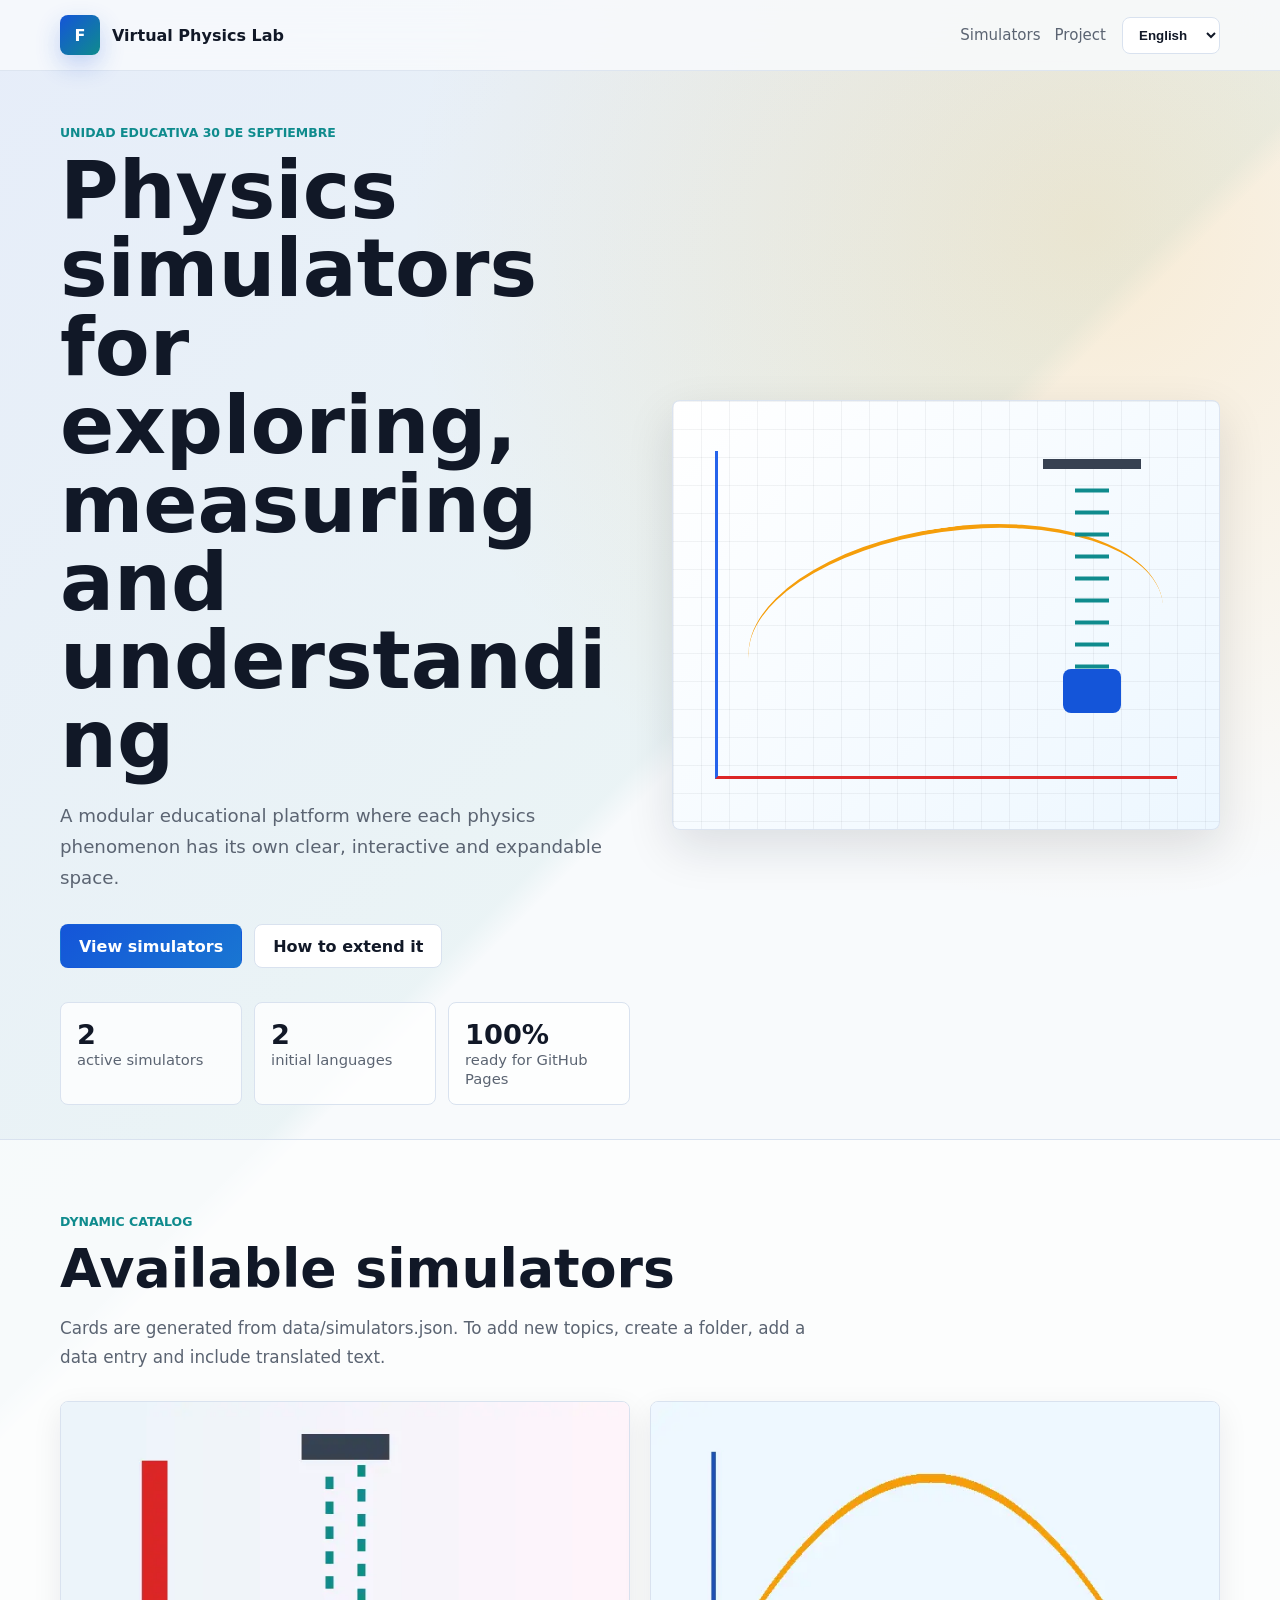
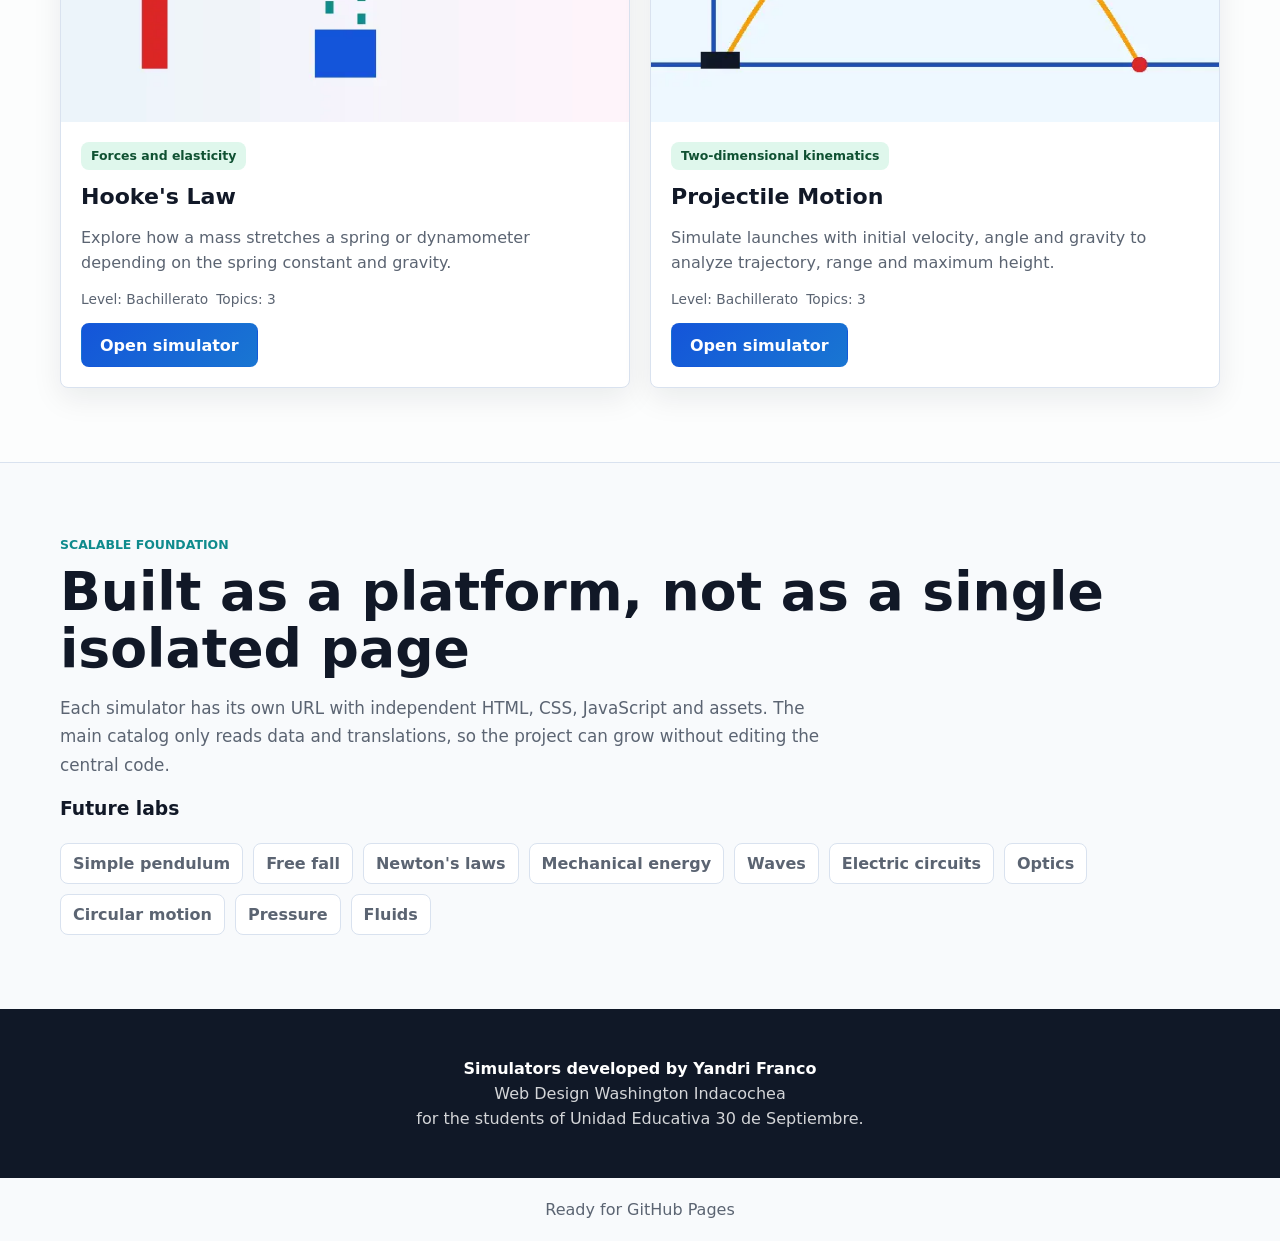
==== index.html @ 9561a38d "feat(pages): implement modular static platform for GitHub Pages - Created dynamic catalog in index.h" ====
<!DOCTYPE html>
<html lang="es">
<head>
  <meta charset="UTF-8">
  <meta name="viewport" content="width=device-width, initial-scale=1.0">
  <meta name="description" content="Plataforma educativa de simuladores de Física.">
  <title>Laboratorio Virtual de Física | Yandri Franco</title>
  <link rel="stylesheet" href="assets/css/main.css">
</head>
<body>
  <header class="site-header">
    <nav class="nav" aria-label="Principal">
      <a class="brand" href="./">
        <span class="brand-mark" aria-hidden="true">F</span>
        <span data-i18n="nav.brand">Laboratorio Virtual de Física</span>
      </a>
      <div class="nav-actions">
        <div class="nav-links">
          <a href="#catalog" data-i18n="nav.catalog">Simuladores</a>
          <a href="#about" data-i18n="nav.about">Proyecto</a>
        </div>
        <label>
          <span class="sr-only" data-i18n="nav.language">Idioma</span>
          <select class="language-select" data-language-select aria-label="Idioma">
            <option value="es">Español</option>
            <option value="en">English</option>
          </select>
        </label>
      </div>
    </nav>
  </header>

  <main>
    <section class="hero">
      <div class="hero-inner hero-grid">
        <div>
          <p class="eyebrow" data-i18n="hero.eyebrow">Unidad Educativa 30 de Septiembre</p>
          <h1 data-i18n="hero.title">Simuladores de Física para explorar, medir y comprender</h1>
          <p class="hero-copy" data-i18n="hero.subtitle">Una plataforma educativa modular creada para que cada fenómeno físico tenga su propio espacio interactivo, claro y listo para crecer.</p>
          <div class="hero-actions">
            <a class="button primary" href="#catalog" data-i18n="hero.primaryCta">Ver simuladores</a>
            <a class="button" href="#about" data-i18n="hero.secondaryCta">Cómo ampliar la plataforma</a>
          </div>
          <div class="stats" aria-label="Resumen">
            <div class="stat"><strong>2</strong><span data-i18n="stats.simulators">simuladores activos</span></div>
            <div class="stat"><strong>2</strong><span data-i18n="stats.languages">idiomas iniciales</span></div>
            <div class="stat"><strong>100%</strong><span data-i18n="stats.static">publicable en GitHub Pages</span></div>
          </div>
        </div>
        <div class="hero-visual" aria-hidden="true">
          <div class="trajectory"></div>
          <div class="spring-demo"><span></span><strong></strong></div>
        </div>
      </div>
    </section>

    <section class="section alt" id="catalog">
      <div class="section-inner">
        <p class="eyebrow" data-i18n="catalog.eyebrow">Catálogo dinámico</p>
        <h2 data-i18n="catalog.title">Simuladores disponibles</h2>
        <p class="section-lead" data-i18n="catalog.description">Las tarjetas se generan desde data/simulators.json.</p>
        <div class="catalog-grid" data-catalog></div>
      </div>
    </section>

    <section class="section" id="about">
      <div class="section-inner">
        <p class="eyebrow" data-i18n="about.eyebrow">Base escalable</p>
        <h2 data-i18n="about.title">Diseñada como una plataforma, no como una página aislada</h2>
        <p class="section-lead" data-i18n="about.body">Cada simulador vive en su propia URL.</p>
        <h3 data-i18n="future.title">Próximos laboratorios</h3>
        <div class="future-list" data-future-list></div>
      </div>
    </section>
  </main>

  <section class="credits" aria-label="Créditos">
    <p><strong data-i18n="credits.line1">Simuladores desarrollados por Yandri Franco</strong></p>
    <p data-i18n="credits.line2">Diseño Web Washington Indacochea</p>
    <p data-i18n="credits.line3">para los estudiantes de la Unidad Educativa 30 de Septiembre.</p>
  </section>

  <footer class="site-footer">
    <span data-i18n="footer.repo">Proyecto listo para GitHub Pages</span>
  </footer>

  <script src="assets/js/i18n.js"></script>
  <script src="assets/js/main.js"></script>
</body>
</html>
---- assets/css/main.css ----
:root {
  color-scheme: light;
  --ink: #111827;
  --muted: #5b6472;
  --line: #d9e2ef;
  --panel: #ffffff;
  --soft: #f4f7fb;
  --brand: #1455d9;
  --brand-2: #0f8b8d;
  --accent: #f59e0b;
  --shadow: 0 18px 48px rgba(16, 24, 40, 0.12);
  font-family: Inter, ui-sans-serif, system-ui, -apple-system, BlinkMacSystemFont, "Segoe UI", sans-serif;
}

* { box-sizing: border-box; }
html { scroll-behavior: smooth; }
body {
  margin: 0;
  color: var(--ink);
  background:
    linear-gradient(135deg, rgba(20, 85, 217, 0.08), rgba(15, 139, 141, 0.06) 34%, transparent 35%),
    radial-gradient(circle at 85% 8%, rgba(245, 158, 11, 0.16), transparent 24%),
    #f8fafc;
}

a { color: inherit; text-decoration: none; }
img { display: block; max-width: 100%; }
.sr-only {
  position: absolute;
  width: 1px;
  height: 1px;
  padding: 0;
  margin: -1px;
  overflow: hidden;
  clip: rect(0, 0, 0, 0);
  white-space: nowrap;
  border: 0;
}

.site-header {
  position: sticky;
  top: 0;
  z-index: 10;
  border-bottom: 1px solid rgba(217, 226, 239, 0.86);
  background: rgba(248, 250, 252, 0.88);
  backdrop-filter: blur(18px);
}

.nav {
  width: min(1160px, calc(100% - 32px));
  margin: 0 auto;
  min-height: 70px;
  display: flex;
  align-items: center;
  justify-content: space-between;
  gap: 18px;
}

.brand {
  display: flex;
  align-items: center;
  gap: 12px;
  font-weight: 800;
}

.brand-mark {
  width: 40px;
  height: 40px;
  border-radius: 8px;
  display: grid;
  place-items: center;
  color: white;
  background: linear-gradient(135deg, var(--brand), var(--brand-2));
  box-shadow: 0 10px 24px rgba(20, 85, 217, 0.24);
}

.nav-actions {
  display: flex;
  align-items: center;
  gap: 16px;
}

.nav-links {
  display: flex;
  align-items: center;
  gap: 14px;
  color: var(--muted);
  font-size: 0.94rem;
}

.language-select {
  border: 1px solid var(--line);
  background: white;
  color: var(--ink);
  border-radius: 8px;
  padding: 9px 12px;
  font-weight: 700;
}

.hero {
  min-height: calc(100vh - 70px);
  display: grid;
  align-items: center;
  padding: 54px 0 34px;
}

.hero-inner,
.section-inner {
  width: min(1160px, calc(100% - 32px));
  margin: 0 auto;
}

.hero-grid {
  display: grid;
  grid-template-columns: minmax(0, 1.02fr) minmax(340px, 0.98fr);
  gap: 42px;
  align-items: center;
}

.eyebrow {
  margin: 0 0 12px;
  color: var(--brand-2);
  font-size: 0.78rem;
  font-weight: 900;
  letter-spacing: 0;
  text-transform: uppercase;
}

h1,
h2,
h3,
p { overflow-wrap: anywhere; }

h1 {
  margin: 0;
  max-width: 780px;
  font-size: clamp(2.45rem, 7vw, 5rem);
  line-height: 0.98;
  letter-spacing: 0;
}

.hero-copy {
  margin: 22px 0 0;
  max-width: 660px;
  color: var(--muted);
  font-size: 1.14rem;
  line-height: 1.7;
}

.hero-actions {
  margin-top: 30px;
  display: flex;
  flex-wrap: wrap;
  gap: 12px;
}

.button {
  display: inline-flex;
  align-items: center;
  justify-content: center;
  gap: 10px;
  min-height: 44px;
  border-radius: 8px;
  padding: 0 18px;
  border: 1px solid var(--line);
  background: white;
  color: var(--ink);
  font-weight: 800;
  transition: transform 180ms ease, box-shadow 180ms ease, border-color 180ms ease;
}

.button:hover {
  transform: translateY(-2px);
  box-shadow: 0 12px 28px rgba(16, 24, 40, 0.12);
  border-color: rgba(20, 85, 217, 0.35);
}

.button.primary {
  color: white;
  border-color: transparent;
  background: linear-gradient(135deg, var(--brand), #1976d2);
}

.hero-visual {
  min-height: 430px;
  border: 1px solid rgba(217, 226, 239, 0.9);
  border-radius: 8px;
  background:
    linear-gradient(rgba(17, 24, 39, 0.05) 1px, transparent 1px),
    linear-gradient(90deg, rgba(17, 24, 39, 0.05) 1px, transparent 1px),
    linear-gradient(135deg, #ffffff, #edf7ff);
  background-size: 28px 28px, 28px 28px, cover;
  box-shadow: var(--shadow);
  position: relative;
  overflow: hidden;
}

.hero-visual::before {
  content: "";
  position: absolute;
  inset: 50px 42px;
  border-left: 3px solid #2563eb;
  border-bottom: 3px solid #dc2626;
}

.trajectory {
  position: absolute;
  left: 74px;
  right: 54px;
  bottom: 92px;
  height: 210px;
  border-top: 4px solid transparent;
  border-radius: 50% 50% 0 0;
  border-color: var(--accent);
  transform: rotate(-8deg);
}

.spring-demo {
  position: absolute;
  top: 58px;
  right: 78px;
  width: 98px;
  height: 260px;
  border-top: 10px solid #374151;
}

.spring-demo span {
  display: block;
  width: 34px;
  height: 190px;
  margin: 10px auto 0;
  background: repeating-linear-gradient(180deg, transparent 0 9px, #0f8b8d 10px 13px, transparent 14px 22px);
}

.spring-demo strong {
  display: block;
  width: 58px;
  height: 44px;
  margin: 0 auto;
  border-radius: 8px;
  background: #1455d9;
}

.stats {
  display: grid;
  grid-template-columns: repeat(3, minmax(0, 1fr));
  gap: 12px;
  margin-top: 34px;
}

.stat {
  border: 1px solid var(--line);
  border-radius: 8px;
  background: rgba(255, 255, 255, 0.76);
  padding: 16px;
}

.stat strong {
  display: block;
  font-size: 1.7rem;
}

.stat span {
  color: var(--muted);
  font-size: 0.92rem;
}

.section {
  padding: 74px 0;
}

.section.alt {
  background: rgba(255, 255, 255, 0.62);
  border-top: 1px solid var(--line);
  border-bottom: 1px solid var(--line);
}

.section h2 {
  margin: 0;
  font-size: clamp(2rem, 5vw, 3.35rem);
  line-height: 1.05;
  letter-spacing: 0;
}

.section-lead {
  max-width: 760px;
  color: var(--muted);
  line-height: 1.7;
  font-size: 1.05rem;
}

.catalog-grid {
  display: grid;
  grid-template-columns: repeat(auto-fit, minmax(280px, 1fr));
  gap: 20px;
  margin-top: 30px;
}

.sim-card {
  border: 1px solid var(--line);
  border-radius: 8px;
  background: var(--panel);
  overflow: hidden;
  box-shadow: 0 10px 30px rgba(16, 24, 40, 0.08);
  transition: transform 180ms ease, box-shadow 180ms ease;
}

.sim-card:hover {
  transform: translateY(-4px);
  box-shadow: var(--shadow);
}

.sim-thumb {
  aspect-ratio: 16 / 9;
  background: #e8eef7;
  object-fit: cover;
  width: 100%;
}

.sim-card-body {
  padding: 20px;
}

.badge {
  display: inline-flex;
  align-items: center;
  min-height: 28px;
  border-radius: 8px;
  padding: 0 10px;
  color: #0f5132;
  background: #dff7ec;
  font-weight: 800;
  font-size: 0.78rem;
}

.sim-card h3 {
  margin: 14px 0 8px;
  font-size: 1.38rem;
}

.sim-card p {
  color: var(--muted);
  line-height: 1.58;
}

.meta-row {
  display: flex;
  flex-wrap: wrap;
  gap: 8px;
  margin: 16px 0;
  color: var(--muted);
  font-size: 0.86rem;
}

.future-list {
  display: flex;
  flex-wrap: wrap;
  gap: 10px;
  margin-top: 24px;
}

.future-list span {
  border: 1px solid var(--line);
  border-radius: 8px;
  padding: 10px 12px;
  background: white;
  color: var(--muted);
  font-weight: 700;
}

.credits,
.site-footer {
  text-align: center;
}

.credits {
  padding: 44px 16px;
  background: #101827;
  color: white;
}

.credits p {
  margin: 6px 0;
  color: rgba(255, 255, 255, 0.82);
}

.credits strong {
  color: white;
}

.site-footer {
  padding: 22px 16px;
  color: var(--muted);
  background: #f8fafc;
}

@media (max-width: 840px) {
  .nav { align-items: flex-start; padding: 14px 0; }
  .nav,
  .nav-actions,
  .nav-links { flex-wrap: wrap; }
  .hero { min-height: auto; }
  .hero-grid { grid-template-columns: 1fr; }
  .hero-visual { min-height: 320px; }
  .stats { grid-template-columns: 1fr; }
}

@media (max-width: 520px) {
  .nav-links { display: none; }
  .hero-actions .button { width: 100%; }
  .section { padding: 52px 0; }
}
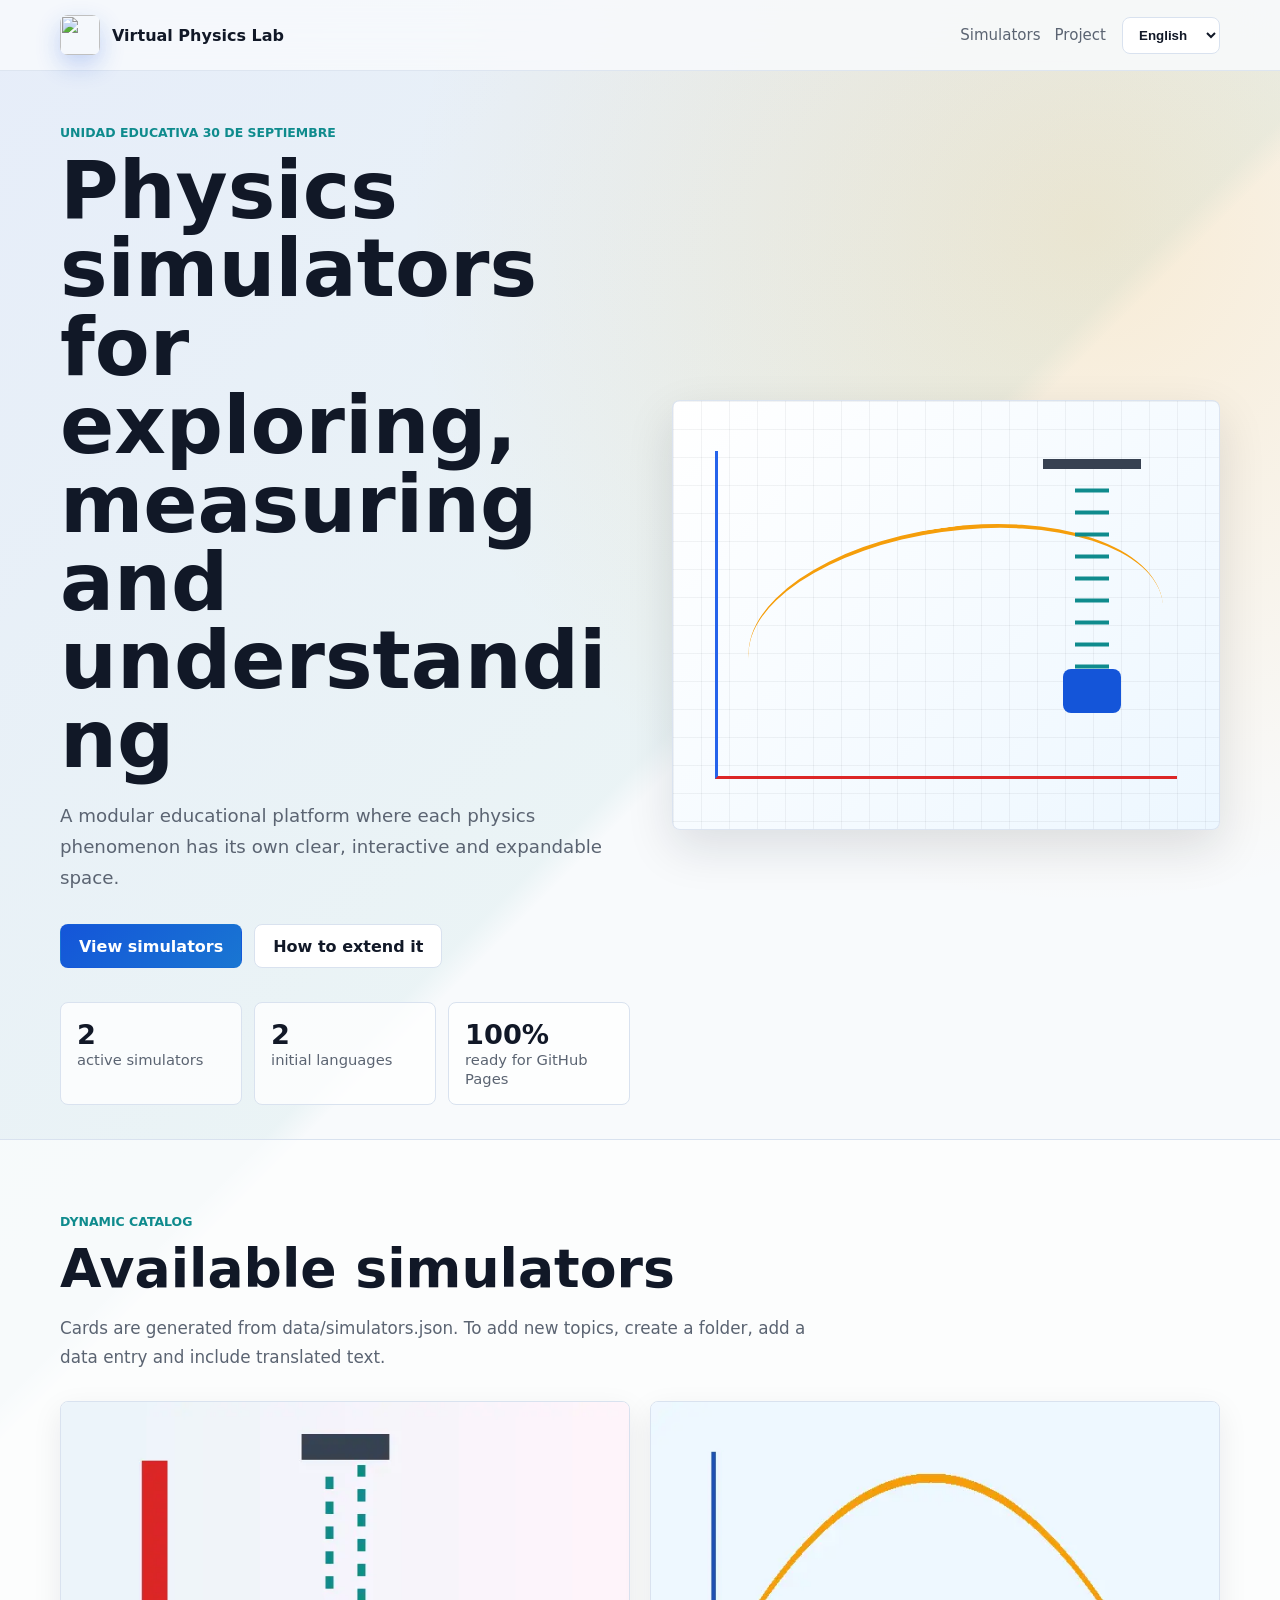
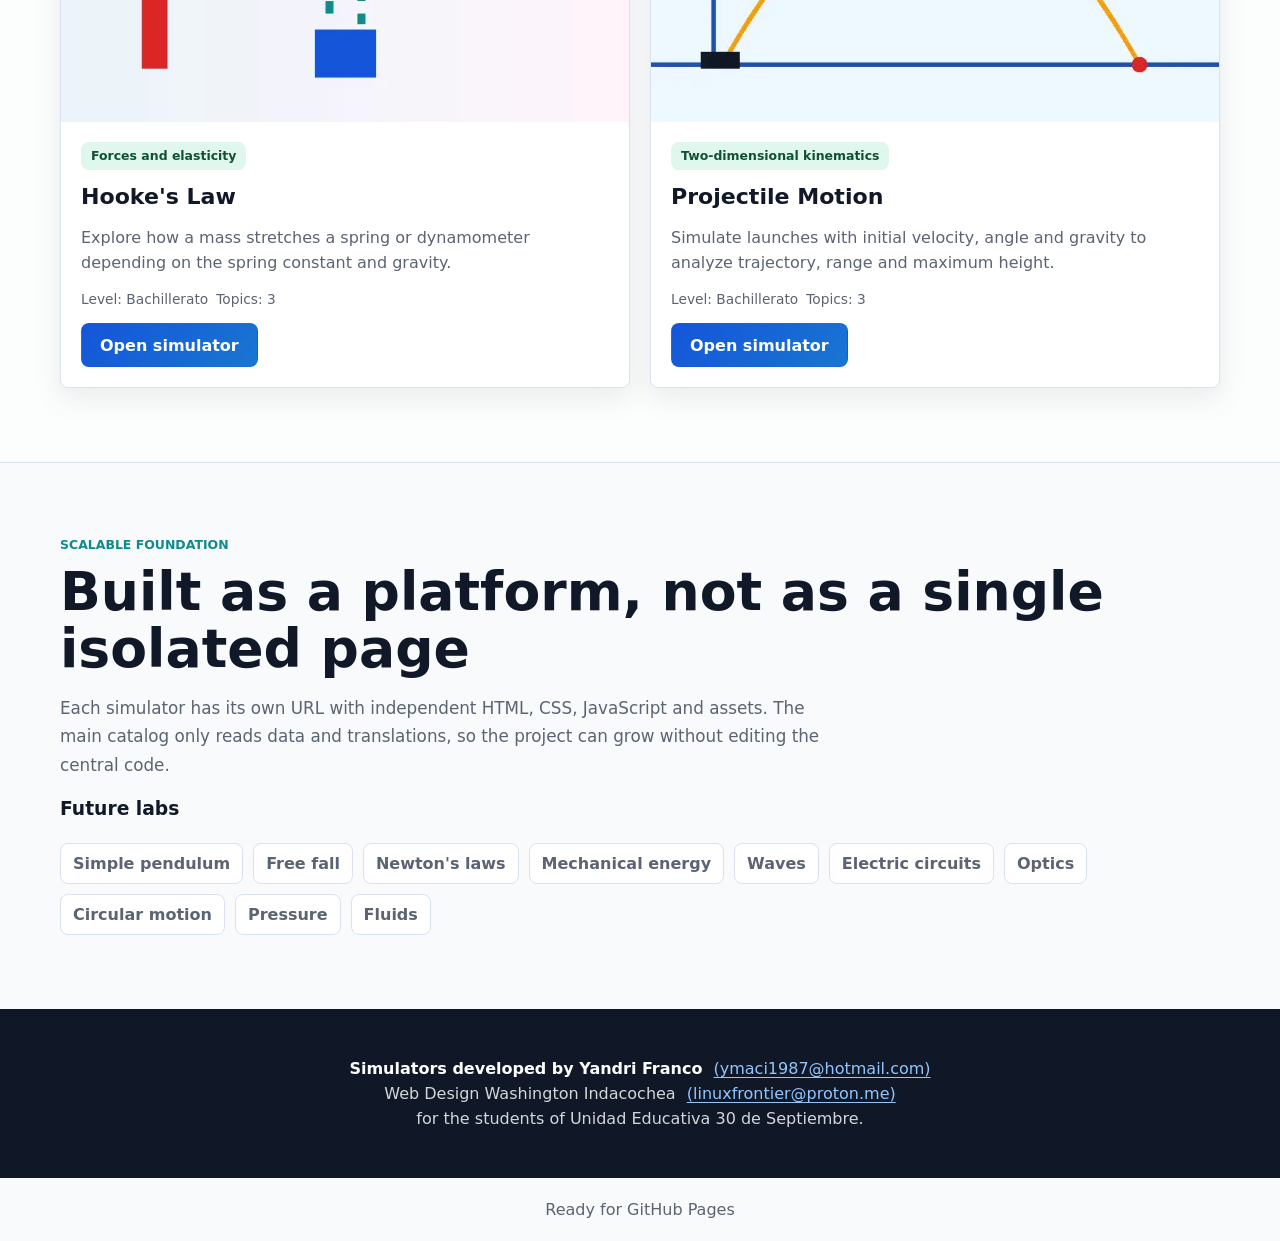
==== commit dc1088d4: "feat(ui): make credit emails clickable and visible - Converted email addresses in credits to clickab" ====
--- a/index.html
+++ b/index.html
@@ -5,13 +5,17 @@
   <meta name="viewport" content="width=device-width, initial-scale=1.0">
   <meta name="description" content="Plataforma educativa de simuladores de Física.">
   <title>Laboratorio Virtual de Física | Yandri Franco</title>
+  <link rel="icon" href="assets/icons/favicon.svg" type="image/svg+xml">
+  <link rel="icon" href="assets/icons/favicon-32.png" sizes="32x32" type="image/png">
+  <link rel="shortcut icon" href="assets/icons/favicon.ico" type="image/x-icon">
+  <link rel="apple-touch-icon" href="assets/icons/apple-touch-icon.png">
   <link rel="stylesheet" href="assets/css/main.css">
 </head>
 <body>
   <header class="site-header">
     <nav class="nav" aria-label="Principal">
       <a class="brand" href="./">
-        <span class="brand-mark" aria-hidden="true">F</span>
+        <img class="brand-mark" src="assets/icons/favicon.svg" alt="" aria-hidden="true">
         <span data-i18n="nav.brand">Laboratorio Virtual de Física</span>
       </a>
       <div class="nav-actions">
@@ -75,8 +79,14 @@
   </main>
 
   <section class="credits" aria-label="Créditos">
-    <p><strong data-i18n="credits.line1">Simuladores desarrollados por Yandri Franco</strong></p>
-    <p data-i18n="credits.line2">Diseño Web Washington Indacochea</p>
+    <p>
+      <strong data-i18n="credits.line1">Simuladores desarrollados por Yandri Franco</strong>
+      <a class="credit-link" href="mailto:ymaci1987@hotmail.com">(ymaci1987@hotmail.com)</a>
+    </p>
+    <p>
+      <span data-i18n="credits.line2">Diseño Web Washington Indacochea</span>
+      <a class="credit-link" href="mailto:linuxfrontier@proton.me">(linuxfrontier@proton.me)</a>
+    </p>
     <p data-i18n="credits.line3">para los estudiantes de la Unidad Educativa 30 de Septiembre.</p>
   </section>
 
--- a/assets/css/main.css
+++ b/assets/css/main.css
@@ -66,11 +66,9 @@
 .brand-mark {
   width: 40px;
   height: 40px;
-  border-radius: 8px;
-  display: grid;
-  place-items: center;
-  color: white;
-  background: linear-gradient(135deg, var(--brand), var(--brand-2));
+  display: block;
+  flex: 0 0 40px;
+  border-radius: 8px;
   box-shadow: 0 10px 24px rgba(20, 85, 217, 0.24);
 }
 
@@ -260,6 +258,63 @@
   font-size: 1.7rem;
 }
 
+.error-shell {
+  min-height: 100vh;
+  display: grid;
+  place-items: center;
+  padding: 32px 16px;
+}
+
+.error-card {
+  width: min(760px, 100%);
+  padding: 36px;
+  border: 1px solid rgba(217, 226, 239, 0.9);
+  border-radius: 16px;
+  background: rgba(255, 255, 255, 0.92);
+  box-shadow: var(--shadow);
+}
+
+.error-kicker {
+  margin: 0 0 12px;
+  color: var(--brand-2);
+  font-size: 0.82rem;
+  font-weight: 900;
+  text-transform: uppercase;
+}
+
+.error-code {
+  margin: 0;
+  font-size: clamp(4rem, 11vw, 7rem);
+  line-height: 0.9;
+}
+
+.error-copy {
+  margin: 18px 0 0;
+  max-width: 52ch;
+  color: var(--muted);
+  font-size: 1.05rem;
+  line-height: 1.7;
+}
+
+.error-actions {
+  display: flex;
+  flex-wrap: wrap;
+  gap: 12px;
+  margin-top: 28px;
+}
+
+.error-hints {
+  margin: 28px 0 0;
+  padding: 18px 18px 18px 22px;
+  border-radius: 12px;
+  background: var(--soft);
+  color: var(--muted);
+}
+
+.error-hints li + li {
+  margin-top: 10px;
+}
+
 .stat span {
   color: var(--muted);
   font-size: 0.92rem;
@@ -386,6 +441,17 @@
 
 .credits strong {
   color: white;
+}
+
+.credit-link {
+  margin-left: 6px;
+  color: #93c5fd;
+  text-decoration: underline;
+  text-underline-offset: 3px;
+}
+
+.credit-link:hover {
+  color: #dbeafe;
 }
 
 .site-footer {
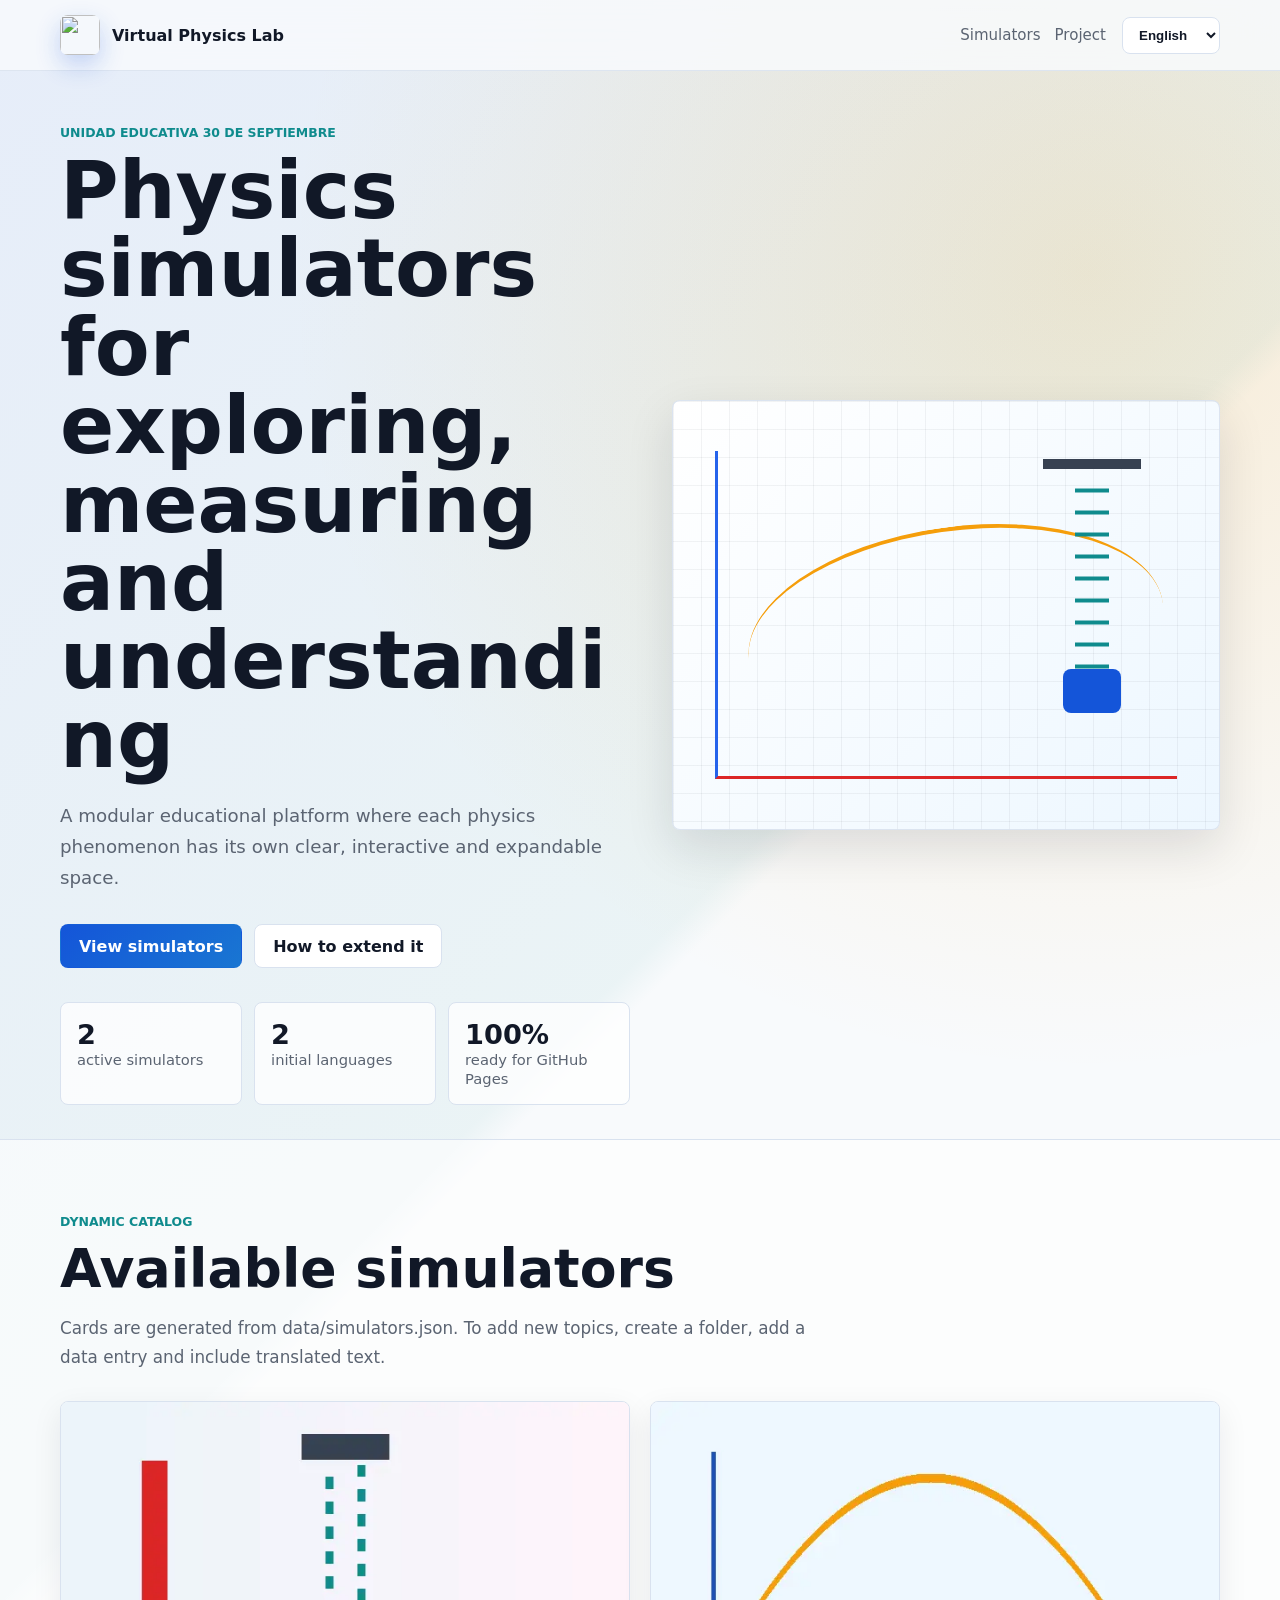
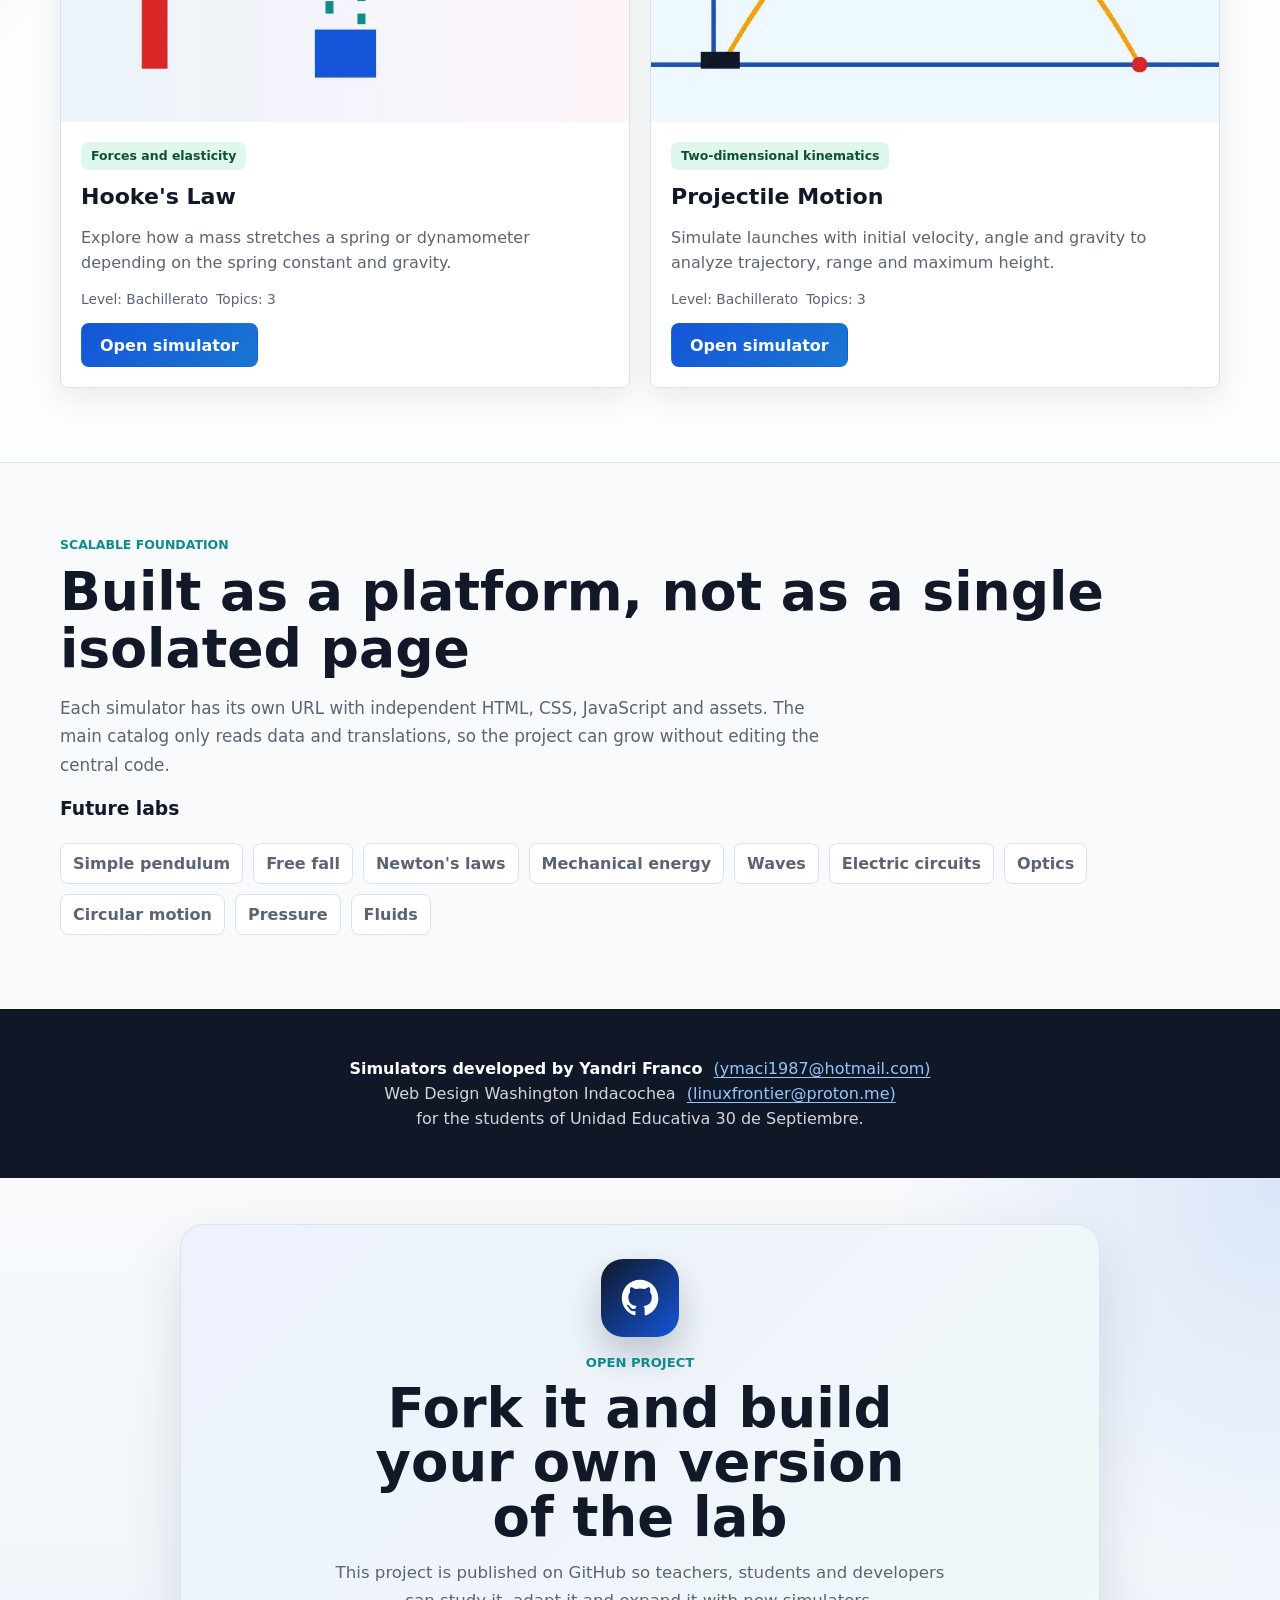
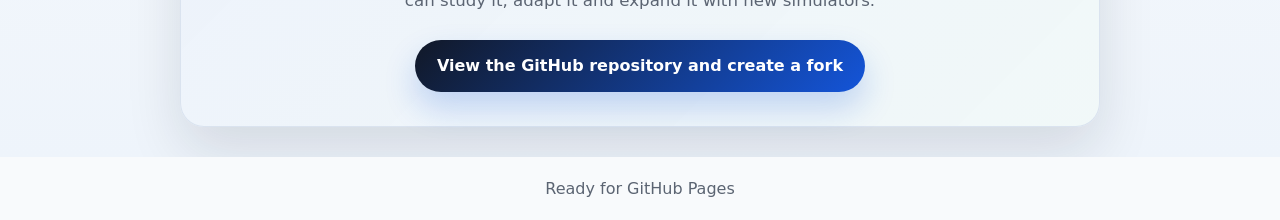
==== commit 15d0e7cb: "feat(ui): add GitHub repository invitation section - Added visual block with GitHub icon, fork messa" ====
--- a/index.html
+++ b/index.html
@@ -4,7 +4,24 @@
   <meta charset="UTF-8">
   <meta name="viewport" content="width=device-width, initial-scale=1.0">
   <meta name="description" content="Plataforma educativa de simuladores de Física.">
+  <meta property="og:locale" content="es_ES">
+  <meta property="og:type" content="website">
+  <meta property="og:site_name" content="Laboratorio Virtual de Física">
+  <meta property="og:title" content="Laboratorio Virtual de Física | Yandri Franco">
+  <meta property="og:description" content="Plataforma educativa de simuladores de Física para estudiantes de la Unidad Educativa 30 de Septiembre.">
+  <meta property="og:url" content="https://wachin.github.io/yandri-franco-simulators/">
+  <meta property="og:image" content="https://wachin.github.io/yandri-franco-simulators/assets/images/social-preview.jpg">
+  <meta property="og:image:secure_url" content="https://wachin.github.io/yandri-franco-simulators/assets/images/social-preview.jpg">
+  <meta property="og:image:type" content="image/jpeg">
+  <meta property="og:image:width" content="1200">
+  <meta property="og:image:height" content="630">
+  <meta property="og:image:alt" content="Vista previa del Laboratorio Virtual de Física con simuladores de Ley de Hooke y Movimiento Parabólico.">
+  <meta name="twitter:card" content="summary_large_image">
+  <meta name="twitter:title" content="Laboratorio Virtual de Física | Yandri Franco">
+  <meta name="twitter:description" content="Plataforma educativa de simuladores de Física para estudiantes de la Unidad Educativa 30 de Septiembre.">
+  <meta name="twitter:image" content="https://wachin.github.io/yandri-franco-simulators/assets/images/social-preview.jpg">
   <title>Laboratorio Virtual de Física | Yandri Franco</title>
+  <link rel="canonical" href="https://wachin.github.io/yandri-franco-simulators/">
   <link rel="icon" href="assets/icons/favicon.svg" type="image/svg+xml">
   <link rel="icon" href="assets/icons/favicon-32.png" sizes="32x32" type="image/png">
   <link rel="shortcut icon" href="assets/icons/favicon.ico" type="image/x-icon">
@@ -90,6 +107,22 @@
     <p data-i18n="credits.line3">para los estudiantes de la Unidad Educativa 30 de Septiembre.</p>
   </section>
 
+  <section class="repo-invite" aria-label="Repositorio del proyecto">
+    <div class="repo-invite-card">
+      <div class="repo-icon" aria-hidden="true">
+        <svg viewBox="0 0 24 24" role="img" aria-hidden="true">
+          <path fill="currentColor" d="M12 .5C5.65.5.5 5.66.5 12.02c0 5.09 3.3 9.4 7.87 10.93.58.11.79-.25.79-.56 0-.28-.01-1.2-.02-2.18-3.2.7-3.88-1.36-3.88-1.36-.52-1.34-1.28-1.69-1.28-1.69-1.05-.72.08-.71.08-.71 1.16.08 1.78 1.2 1.78 1.2 1.03 1.77 2.7 1.26 3.36.97.1-.75.4-1.26.72-1.55-2.56-.29-5.25-1.29-5.25-5.73 0-1.26.45-2.29 1.19-3.09-.12-.29-.52-1.46.11-3.04 0 0 .97-.31 3.19 1.18a10.98 10.98 0 0 1 5.8 0c2.21-1.49 3.18-1.18 3.18-1.18.63 1.58.24 2.75.12 3.04.74.8 1.18 1.83 1.18 3.09 0 4.45-2.69 5.43-5.26 5.72.41.36.78 1.08.78 2.18 0 1.58-.01 2.85-.01 3.24 0 .31.21.68.8.56a11.53 11.53 0 0 0 7.85-10.93C23.5 5.66 18.35.5 12 .5Z"/>
+        </svg>
+      </div>
+      <p class="repo-kicker" data-i18n="footer.forkKicker">Proyecto abierto</p>
+      <h2 data-i18n="footer.forkTitle">Haz un fork y crea tu propia versión del laboratorio</h2>
+      <p class="repo-copy" data-i18n="footer.forkBody">Este proyecto está publicado en GitHub para que docentes, estudiantes y desarrolladores puedan estudiarlo, adaptarlo y ampliarlo con nuevos simuladores.</p>
+      <a class="repo-button" href="https://github.com/wachin/yandri-franco-simulators" target="_blank" rel="noopener noreferrer">
+        <span data-i18n="footer.forkCta">Ver repositorio en GitHub y crear un fork</span>
+      </a>
+    </div>
+  </section>
+
   <footer class="site-footer">
     <span data-i18n="footer.repo">Proyecto listo para GitHub Pages</span>
   </footer>
--- a/assets/css/main.css
+++ b/assets/css/main.css
@@ -454,6 +454,86 @@
   color: #dbeafe;
 }
 
+.repo-invite {
+  padding: 46px 16px 30px;
+  background:
+    radial-gradient(circle at top right, rgba(20, 85, 217, 0.12), transparent 28%),
+    linear-gradient(180deg, #f8fafc, #eef4fb);
+}
+
+.repo-invite-card {
+  width: min(920px, 100%);
+  margin: 0 auto;
+  padding: 34px 28px;
+  border: 1px solid rgba(217, 226, 239, 0.95);
+  border-radius: 24px;
+  background:
+    linear-gradient(135deg, rgba(20, 85, 217, 0.08), rgba(15, 139, 141, 0.06)),
+    rgba(255, 255, 255, 0.96);
+  box-shadow: 0 24px 56px rgba(16, 24, 40, 0.12);
+  text-align: center;
+}
+
+.repo-icon {
+  width: 78px;
+  height: 78px;
+  margin: 0 auto 18px;
+  border-radius: 22px;
+  display: grid;
+  place-items: center;
+  color: white;
+  background: linear-gradient(135deg, #111827, #1455d9);
+  box-shadow: 0 18px 36px rgba(17, 24, 39, 0.22);
+}
+
+.repo-icon svg {
+  width: 38px;
+  height: 38px;
+}
+
+.repo-kicker {
+  margin: 0;
+  color: var(--brand-2);
+  font-size: 0.82rem;
+  font-weight: 900;
+  text-transform: uppercase;
+}
+
+.repo-invite-card h2 {
+  margin: 12px auto 14px;
+  max-width: 16ch;
+  font-size: clamp(2rem, 4.4vw, 3.4rem);
+  line-height: 1;
+}
+
+.repo-copy {
+  max-width: 60ch;
+  margin: 0 auto;
+  color: var(--muted);
+  font-size: 1.04rem;
+  line-height: 1.7;
+}
+
+.repo-button {
+  display: inline-flex;
+  align-items: center;
+  justify-content: center;
+  min-height: 52px;
+  margin-top: 24px;
+  padding: 0 22px;
+  border-radius: 999px;
+  color: white;
+  background: linear-gradient(135deg, #111827, #1455d9);
+  box-shadow: 0 16px 32px rgba(20, 85, 217, 0.22);
+  font-weight: 900;
+  transition: transform 180ms ease, box-shadow 180ms ease;
+}
+
+.repo-button:hover {
+  transform: translateY(-2px);
+  box-shadow: 0 22px 40px rgba(20, 85, 217, 0.26);
+}
+
 .site-footer {
   padding: 22px 16px;
   color: var(--muted);
@@ -475,4 +555,6 @@
   .nav-links { display: none; }
   .hero-actions .button { width: 100%; }
   .section { padding: 52px 0; }
-}
+  .repo-invite-card { padding: 28px 18px; }
+  .repo-button { width: 100%; }
+}
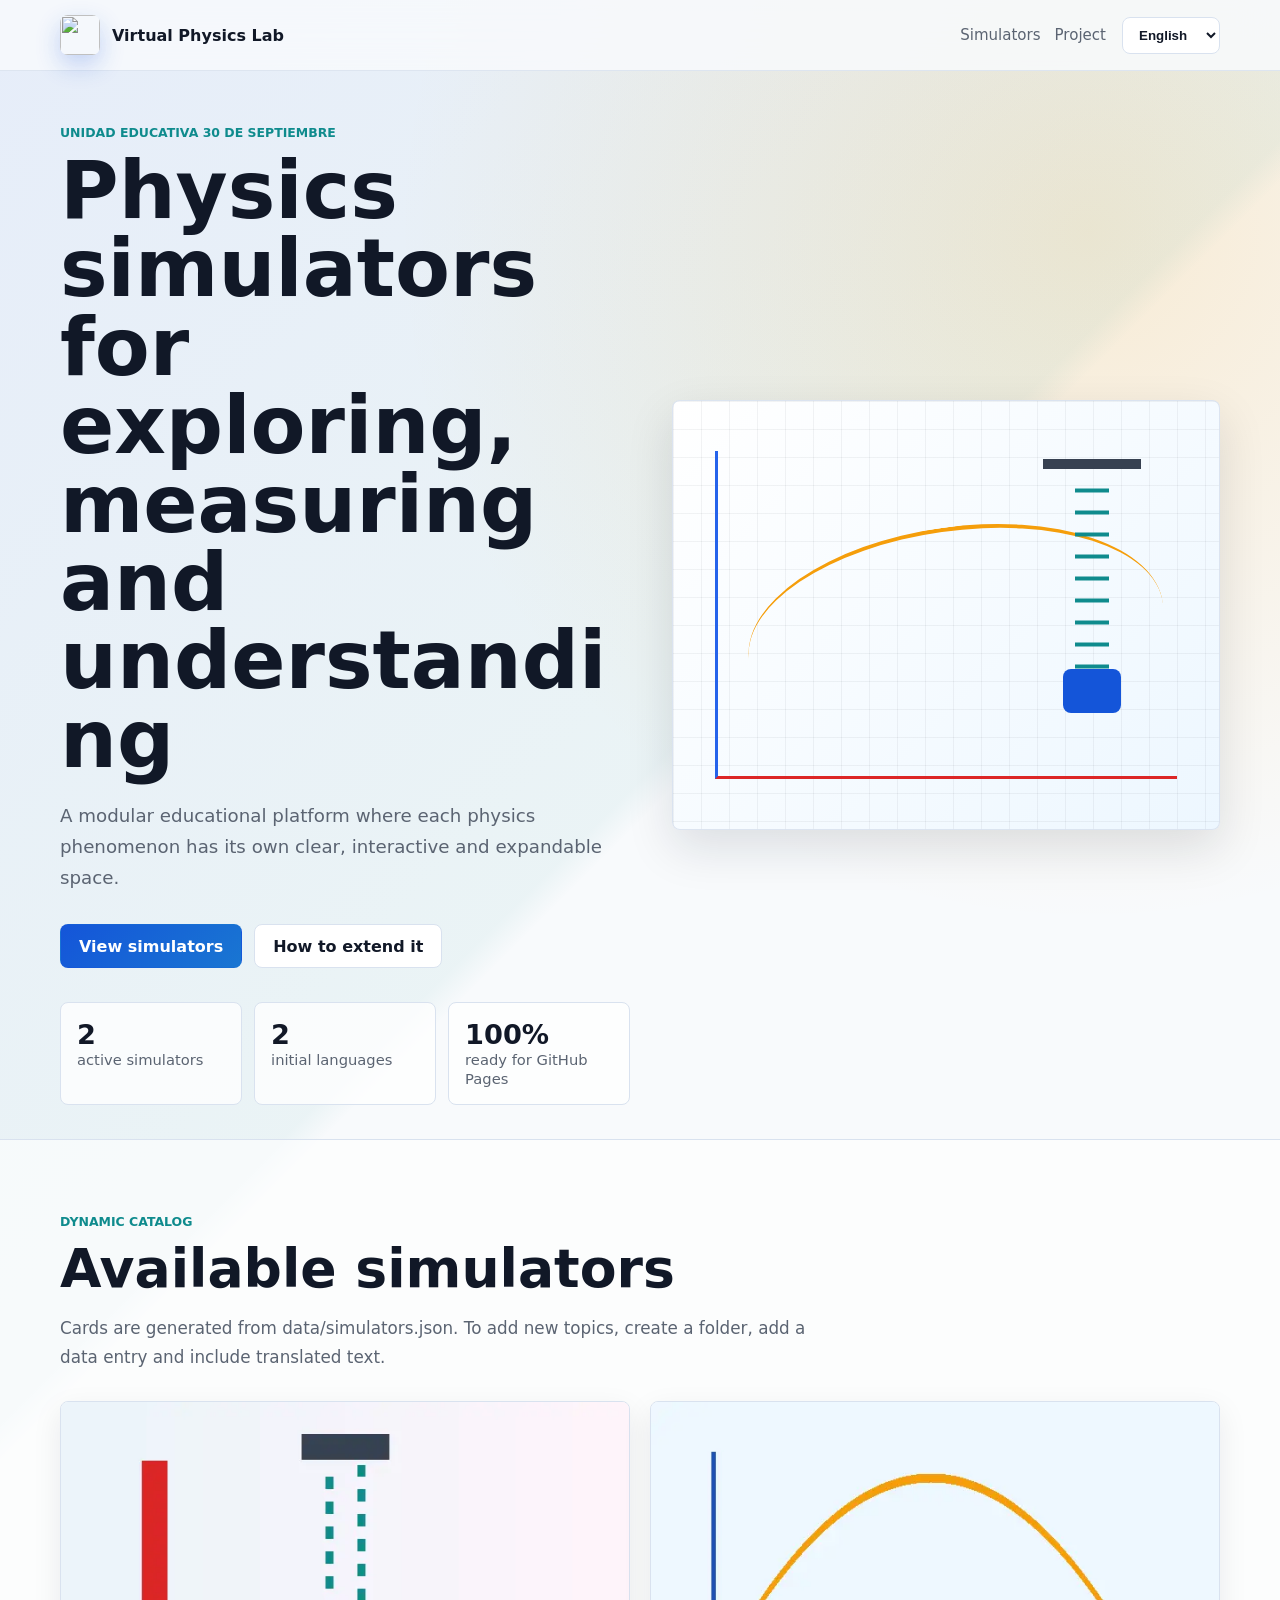
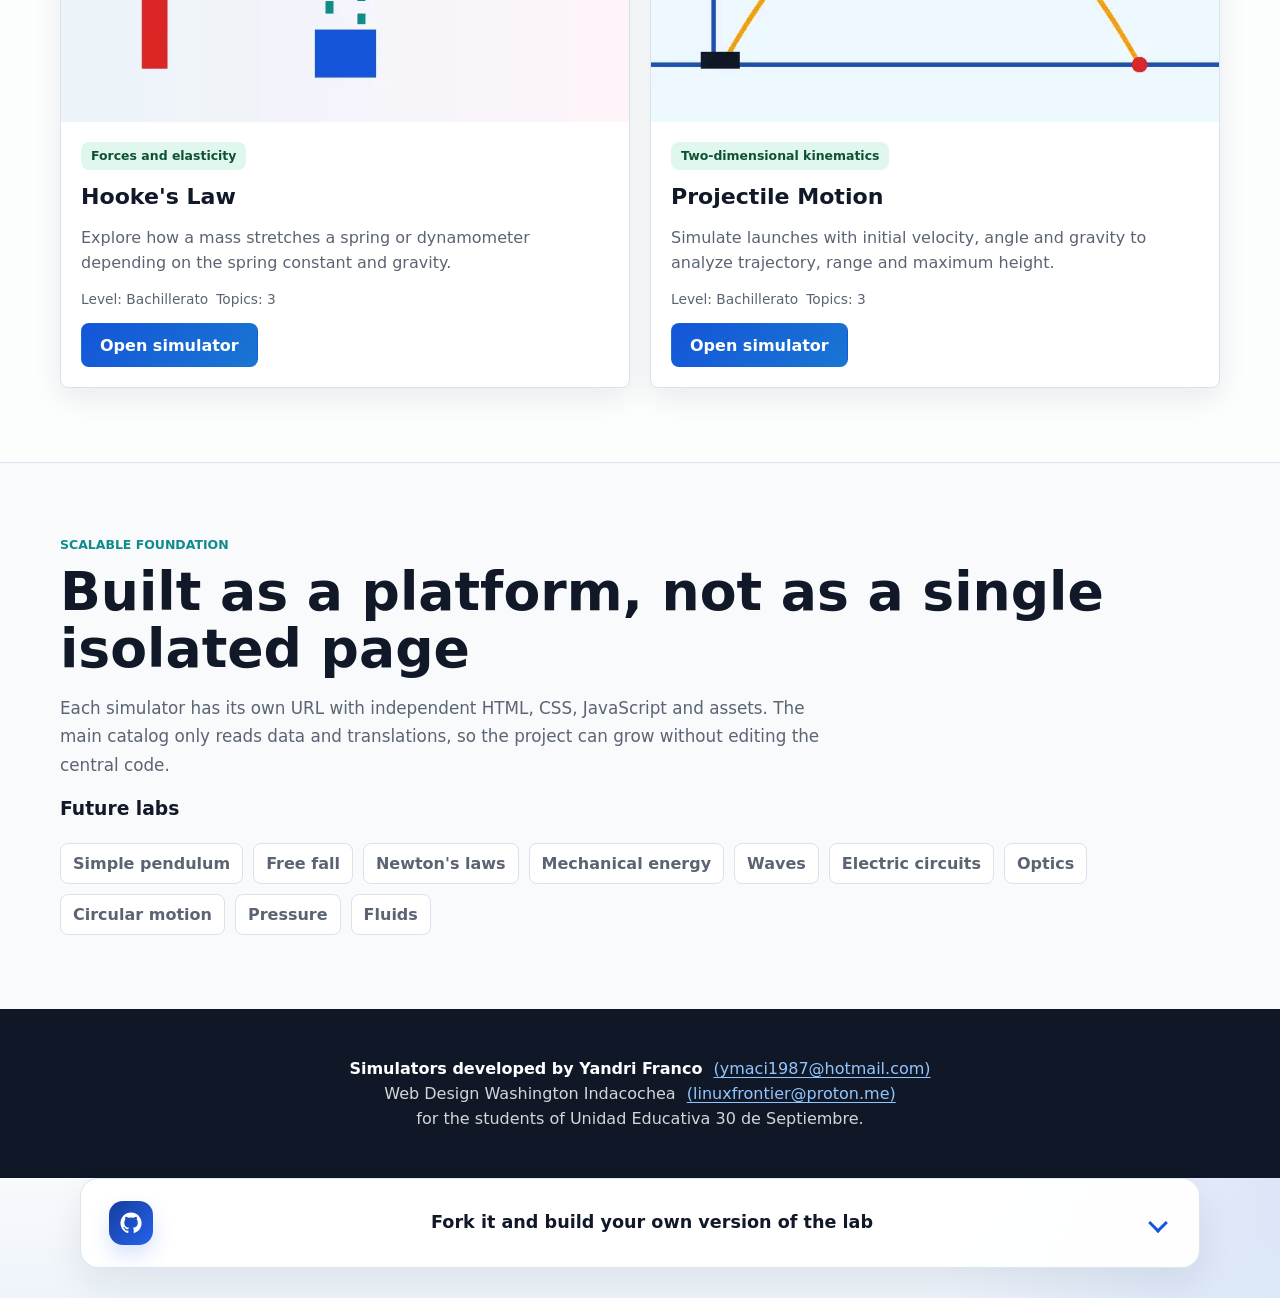
==== commit 8f5ca7eb: "style(ui): center text and refine repo accordion visuals - Centered fork invitation text for balance" ====
--- a/index.html
+++ b/index.html
@@ -108,24 +108,25 @@
   </section>
 
   <section class="repo-invite" aria-label="Repositorio del proyecto">
-    <div class="repo-invite-card">
-      <div class="repo-icon" aria-hidden="true">
-        <svg viewBox="0 0 24 24" role="img" aria-hidden="true">
-          <path fill="currentColor" d="M12 .5C5.65.5.5 5.66.5 12.02c0 5.09 3.3 9.4 7.87 10.93.58.11.79-.25.79-.56 0-.28-.01-1.2-.02-2.18-3.2.7-3.88-1.36-3.88-1.36-.52-1.34-1.28-1.69-1.28-1.69-1.05-.72.08-.71.08-.71 1.16.08 1.78 1.2 1.78 1.2 1.03 1.77 2.7 1.26 3.36.97.1-.75.4-1.26.72-1.55-2.56-.29-5.25-1.29-5.25-5.73 0-1.26.45-2.29 1.19-3.09-.12-.29-.52-1.46.11-3.04 0 0 .97-.31 3.19 1.18a10.98 10.98 0 0 1 5.8 0c2.21-1.49 3.18-1.18 3.18-1.18.63 1.58.24 2.75.12 3.04.74.8 1.18 1.83 1.18 3.09 0 4.45-2.69 5.43-5.26 5.72.41.36.78 1.08.78 2.18 0 1.58-.01 2.85-.01 3.24 0 .31.21.68.8.56a11.53 11.53 0 0 0 7.85-10.93C23.5 5.66 18.35.5 12 .5Z"/>
-        </svg>
+    <details class="repo-invite-card">
+      <summary class="repo-summary">
+        <span class="repo-summary-icon" aria-hidden="true">
+          <svg viewBox="0 0 24 24" role="img" aria-hidden="true">
+            <path fill="currentColor" d="M12 .5C5.65.5.5 5.66.5 12.02c0 5.09 3.3 9.4 7.87 10.93.58.11.79-.25.79-.56 0-.28-.01-1.2-.02-2.18-3.2.7-3.88-1.36-3.88-1.36-.52-1.34-1.28-1.69-1.28-1.69-1.05-.72.08-.71.08-.71 1.16.08 1.78 1.2 1.78 1.2 1.03 1.77 2.7 1.26 3.36.97.1-.75.4-1.26.72-1.55-2.56-.29-5.25-1.29-5.25-5.73 0-1.26.45-2.29 1.19-3.09-.12-.29-.52-1.46.11-3.04 0 0 .97-.31 3.19 1.18a10.98 10.98 0 0 1 5.8 0c2.21-1.49 3.18-1.18 3.18-1.18.63 1.58.24 2.75.12 3.04.74.8 1.18 1.83 1.18 3.09 0 4.45-2.69 5.43-5.26 5.72.41.36.78 1.08.78 2.18 0 1.58-.01 2.85-.01 3.24 0 .31.21.68.8.56a11.53 11.53 0 0 0 7.85-10.93C23.5 5.66 18.35.5 12 .5Z"/>
+          </svg>
+        </span>
+        <span class="repo-summary-text" data-i18n="footer.forkTitle">Haz un fork y crea tu propia versión del laboratorio</span>
+        <span class="repo-summary-caret" aria-hidden="true"></span>
+      </summary>
+      <div class="repo-details">
+        <p class="repo-kicker" data-i18n="footer.forkKicker">Proyecto abierto</p>
+        <p class="repo-copy" data-i18n="footer.forkBody">Este proyecto está publicado en GitHub para que docentes, estudiantes y desarrolladores puedan estudiarlo, adaptarlo y ampliarlo con nuevos simuladores.</p>
+        <a class="repo-button" href="https://github.com/wachin/yandri-franco-simulators" target="_blank" rel="noopener noreferrer">
+          <span data-i18n="footer.forkCta">Ver repositorio en GitHub y crear un fork</span>
+        </a>
       </div>
-      <p class="repo-kicker" data-i18n="footer.forkKicker">Proyecto abierto</p>
-      <h2 data-i18n="footer.forkTitle">Haz un fork y crea tu propia versión del laboratorio</h2>
-      <p class="repo-copy" data-i18n="footer.forkBody">Este proyecto está publicado en GitHub para que docentes, estudiantes y desarrolladores puedan estudiarlo, adaptarlo y ampliarlo con nuevos simuladores.</p>
-      <a class="repo-button" href="https://github.com/wachin/yandri-franco-simulators" target="_blank" rel="noopener noreferrer">
-        <span data-i18n="footer.forkCta">Ver repositorio en GitHub y crear un fork</span>
-      </a>
-    </div>
+    </details>
   </section>
-
-  <footer class="site-footer">
-    <span data-i18n="footer.repo">Proyecto listo para GitHub Pages</span>
-  </footer>
 
   <script src="assets/js/i18n.js"></script>
   <script src="assets/js/main.js"></script>
--- a/assets/css/main.css
+++ b/assets/css/main.css
@@ -424,7 +424,7 @@
 }
 
 .credits,
-.site-footer {
+.repo-invite {
   text-align: center;
 }
 
@@ -455,40 +455,83 @@
 }
 
 .repo-invite {
-  padding: 46px 16px 30px;
+  padding: 0 16px 30px;
   background:
     radial-gradient(circle at top right, rgba(20, 85, 217, 0.12), transparent 28%),
     linear-gradient(180deg, #f8fafc, #eef4fb);
 }
 
 .repo-invite-card {
-  width: min(920px, 100%);
+  width: min(1120px, 100%);
   margin: 0 auto;
-  padding: 34px 28px;
-  border: 1px solid rgba(217, 226, 239, 0.95);
-  border-radius: 24px;
-  background:
-    linear-gradient(135deg, rgba(20, 85, 217, 0.08), rgba(15, 139, 141, 0.06)),
-    rgba(255, 255, 255, 0.96);
-  box-shadow: 0 24px 56px rgba(16, 24, 40, 0.12);
-  text-align: center;
-}
-
-.repo-icon {
-  width: 78px;
-  height: 78px;
-  margin: 0 auto 18px;
-  border-radius: 22px;
+  border: 1px solid rgba(217, 226, 239, 0.92);
+  border-radius: 18px;
+  background: rgba(255, 255, 255, 0.94);
+  box-shadow: 0 16px 36px rgba(16, 24, 40, 0.08);
+  overflow: hidden;
+}
+
+.repo-summary {
+  list-style: none;
+  display: grid;
+  grid-template-columns: auto 1fr auto;
+  align-items: center;
+  gap: 16px;
+  min-height: 88px;
+  padding: 16px 28px;
+  cursor: pointer;
+}
+
+.repo-summary::-webkit-details-marker {
+  display: none;
+}
+
+.repo-summary-icon {
+  width: 44px;
+  height: 44px;
+  border-radius: 14px;
   display: grid;
   place-items: center;
   color: white;
-  background: linear-gradient(135deg, #111827, #1455d9);
-  box-shadow: 0 18px 36px rgba(17, 24, 39, 0.22);
-}
-
-.repo-icon svg {
-  width: 38px;
-  height: 38px;
+  background: linear-gradient(135deg, #163d9f, #2563eb);
+  box-shadow: 0 10px 20px rgba(37, 99, 235, 0.18);
+}
+
+.repo-summary-icon svg {
+  width: 22px;
+  height: 22px;
+}
+
+.repo-summary-text {
+  text-align: center;
+  font-size: clamp(1.05rem, 2vw, 1.1rem);
+  font-weight: 900;
+  line-height: 1.2;
+  white-space: nowrap;
+}
+
+.repo-summary-caret {
+  width: 14px;
+  height: 14px;
+  border-right: 3px solid var(--brand);
+  border-bottom: 3px solid var(--brand);
+  transform: rotate(45deg);
+  transition: transform 180ms ease;
+  margin-right: 6px;
+}
+
+.repo-invite-card[open] .repo-summary-caret {
+  transform: rotate(225deg);
+}
+
+.repo-details {
+  padding: 4px 28px 28px;
+  text-align: center;
+  animation: repoDrop 180ms ease;
+  background:
+    linear-gradient(135deg, rgba(20, 85, 217, 0.06), rgba(15, 139, 141, 0.04)),
+    rgba(255, 255, 255, 0.98);
+  border-top: 1px solid rgba(217, 226, 239, 0.92);
 }
 
 .repo-kicker {
@@ -499,16 +542,9 @@
   text-transform: uppercase;
 }
 
-.repo-invite-card h2 {
-  margin: 12px auto 14px;
-  max-width: 16ch;
-  font-size: clamp(2rem, 4.4vw, 3.4rem);
-  line-height: 1;
-}
-
 .repo-copy {
   max-width: 60ch;
-  margin: 0 auto;
+  margin: 12px auto 0;
   color: var(--muted);
   font-size: 1.04rem;
   line-height: 1.7;
@@ -534,10 +570,15 @@
   box-shadow: 0 22px 40px rgba(20, 85, 217, 0.26);
 }
 
-.site-footer {
-  padding: 22px 16px;
-  color: var(--muted);
-  background: #f8fafc;
+@keyframes repoDrop {
+  from {
+    opacity: 0;
+    transform: translateY(-8px);
+  }
+  to {
+    opacity: 1;
+    transform: translateY(0);
+  }
 }
 
 @media (max-width: 840px) {
@@ -555,6 +596,17 @@
   .nav-links { display: none; }
   .hero-actions .button { width: 100%; }
   .section { padding: 52px 0; }
-  .repo-invite-card { padding: 28px 18px; }
+  .repo-summary,
+  .repo-details { padding-left: 18px; padding-right: 18px; }
+  .repo-summary {
+    grid-template-columns: auto 1fr;
+  }
+  .repo-summary-caret {
+    grid-column: 2;
+    justify-self: end;
+  }
+  .repo-summary-text {
+    white-space: normal;
+  }
   .repo-button { width: 100%; }
 }
